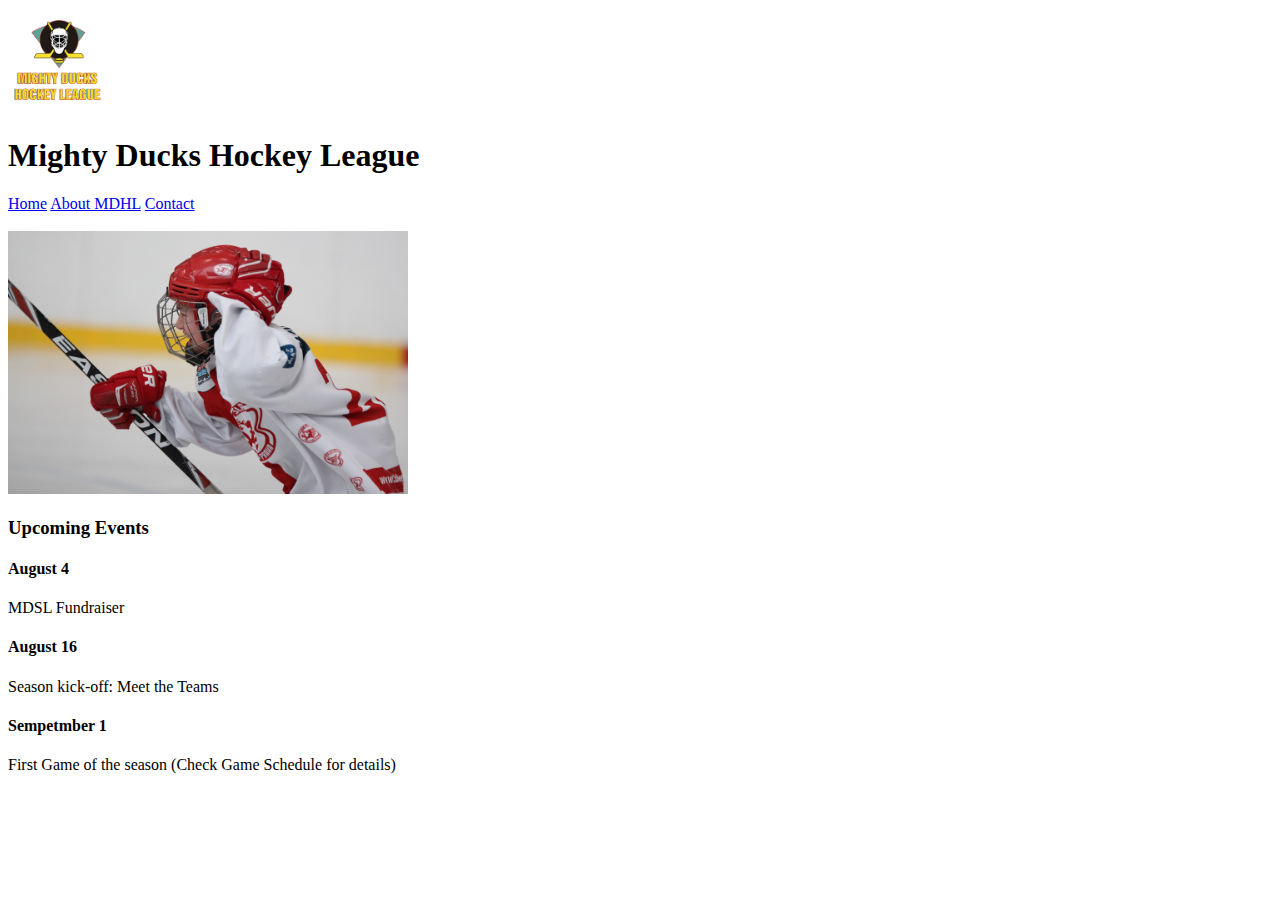
==== index.html @ 03d9d814 "Version Final" ====
<!DOCTYPE html>
<html lang="en">
<head>
    <meta charset="UTF-8">
    <meta name="viewport" content="width=device-width, initial-scale=1.0">
    <title>Inicio</title>
</head>
<body>
    <header>
        <nav>
            <div>
                <img src="./email and files task1/Logo Mighty ducks-01.png" alt="logo MDHL" width="100px">
                <h1>Mighty Ducks Hockey League</h1>
            </div>
            <div>
                <nav>
                    <a href="./Index.html">Home</a>
                    <a href="./about.html">About MDHL</a>
                    <a href="./contact.html">Contact</a>
                </nav>
            </div> <br>
        </nav>
    </header>
        <main>
            <section>
                <div>
                    <img src="./email and files task1/hockey  1.jpg" alt="Jugador de hockey" width=400px>
                </div>
                <div>
                    <h3>Upcoming Events</h3>
                        <h4>August 4</h4>
                            <p>MDSL Fundraiser</p>
                        <h4>August 16</h4>
                            <p>Season kick-off: Meet the Teams</p>
                        <h4>Sempetmber 1</h4>
                            <p>First Game of the season (Check Game Schedule for details)</p>
                </div>
            </section>
        </main>
</body>
</html>
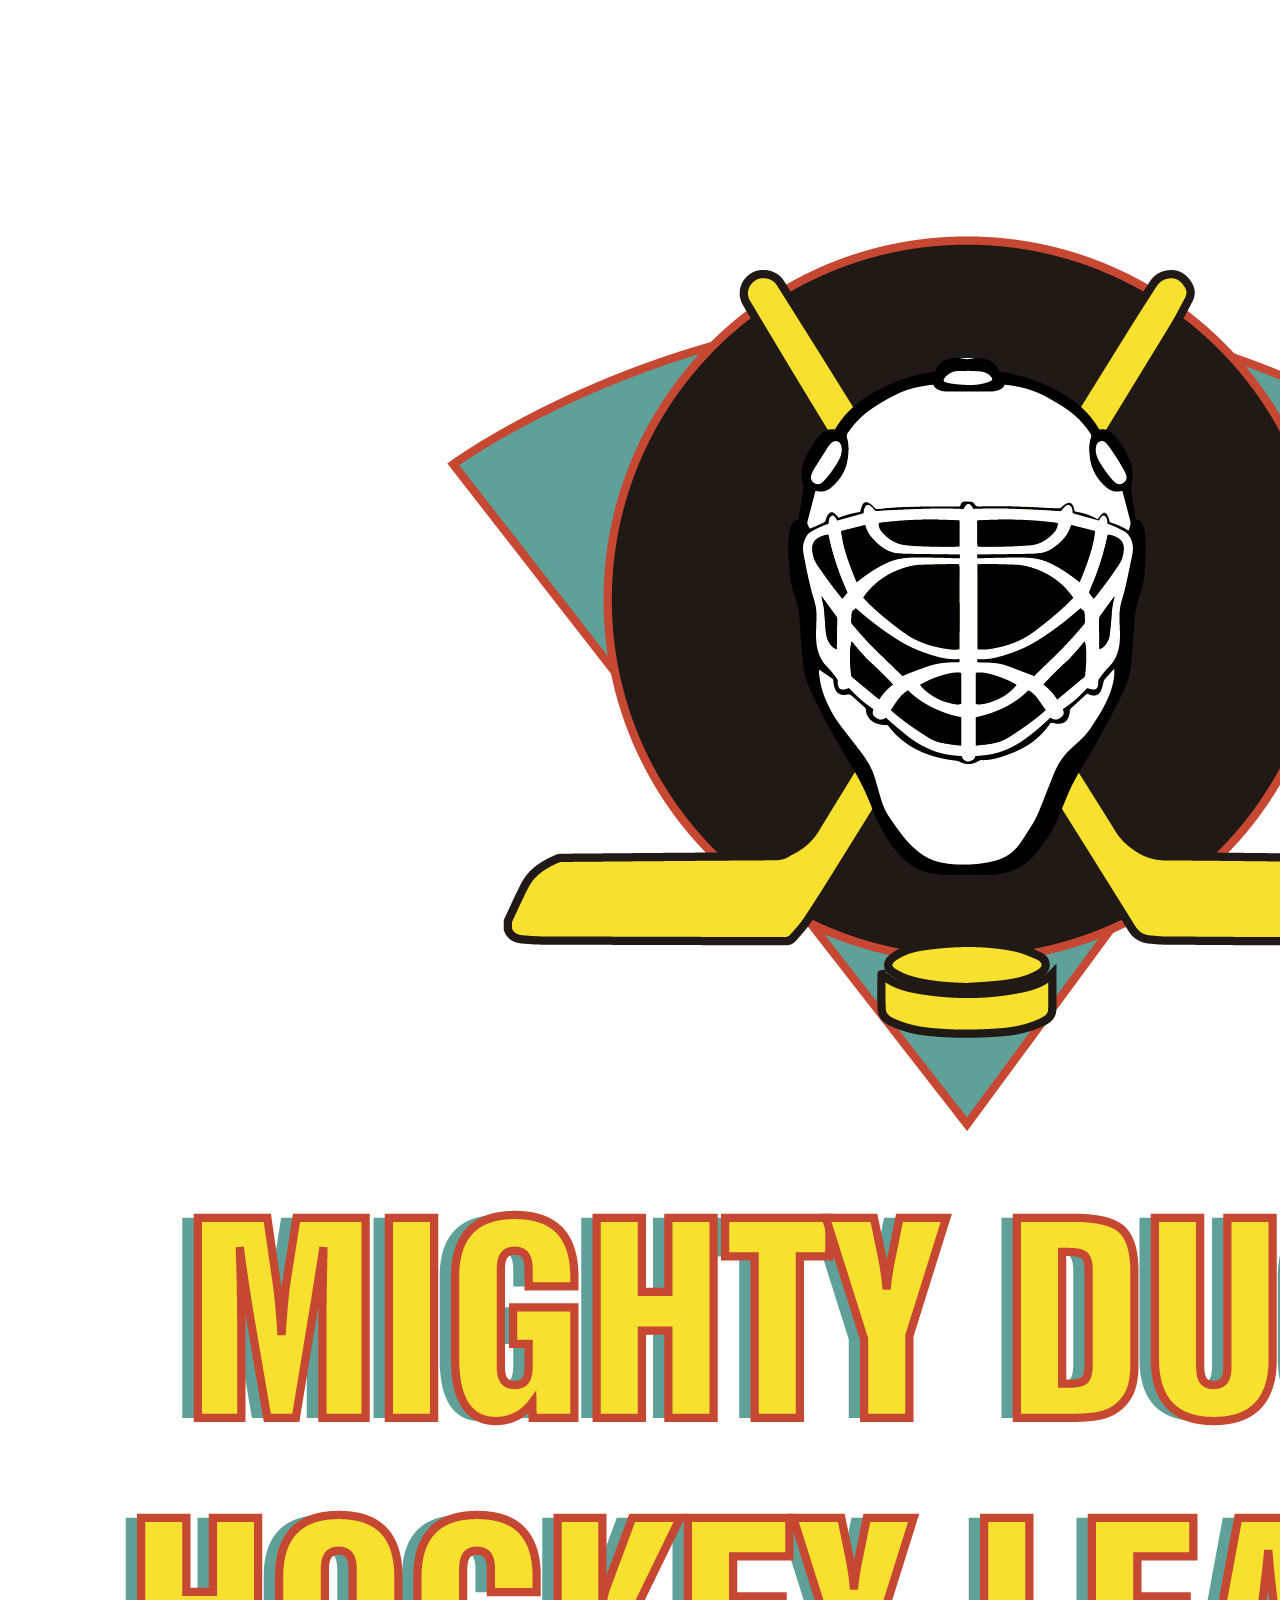
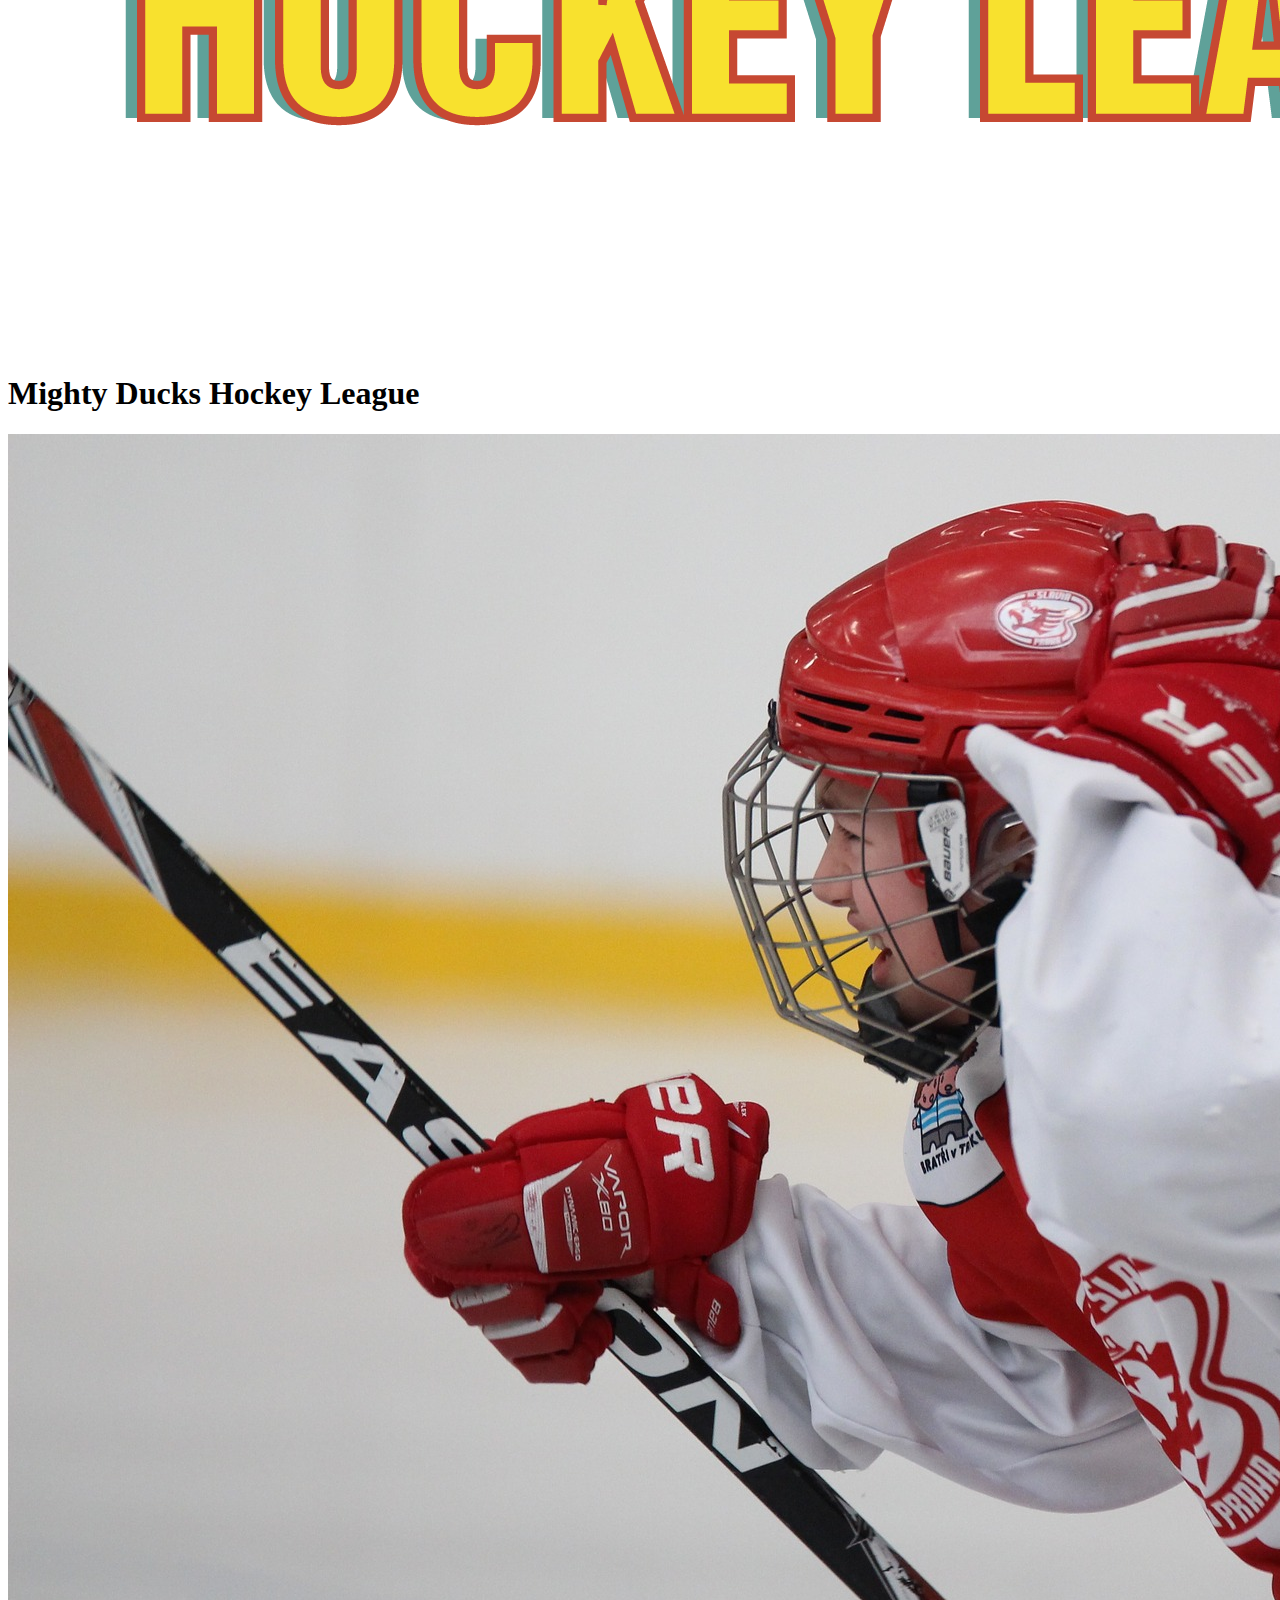
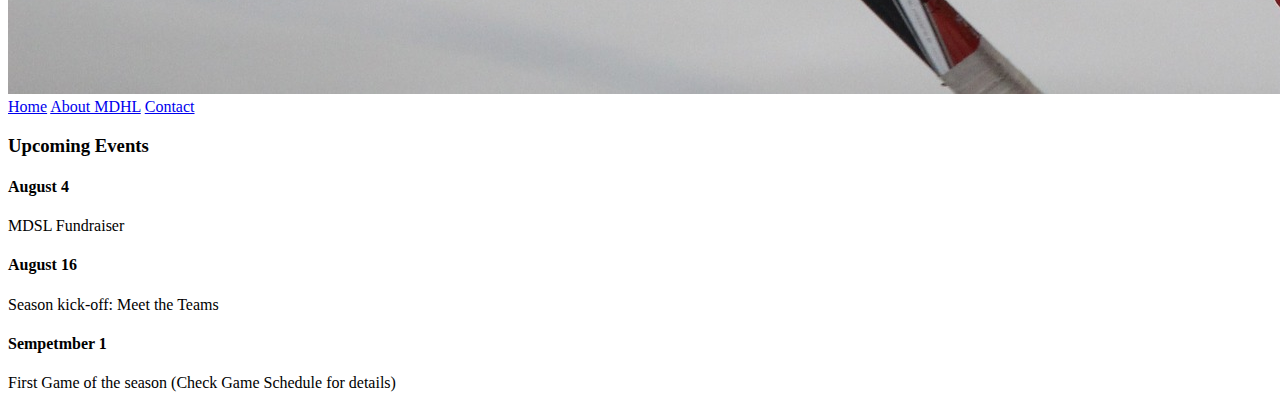
==== commit cfbe5637: "Client style finished" ====
--- a/index.html
+++ b/index.html
@@ -3,39 +3,37 @@
 <head>
     <meta charset="UTF-8">
     <meta name="viewport" content="width=device-width, initial-scale=1.0">
-    <title>Inicio</title>
+    <title>Home MDHL</title>
+    <link rel="shortcut icon" href="./img/logo.png" type="image/x-icon">
+    <!-- <link rel="stylesheet" href="./styles/mdhl.css"> -->
 </head>
 <body>
-    <header>
-        <nav>
+    <header class="header">
+            <img class="logo" src="./img/logo.png" alt="logo MDHL">
+            <h1>Mighty Ducks Hockey League</h1>
+            <div class="div-img">
+                <img class="image1" src="./img/img1.jpg" alt="Hockey played">
+            </div>
+            <nav>
+                <a class="selected button" href="#">Home</a>
+                <a class="button" href="./about.html">About MDHL</a>
+                <a class="button" href="./contact.html">Contact</a>
+            </nav>
+    </header>
+    <main>
+        <section>
             <div>
-                <img src="./email and files task1/Logo Mighty ducks-01.png" alt="logo MDHL" width="100px">
-                <h1>Mighty Ducks Hockey League</h1>
+                <h3 class="titleSecond">Upcoming Events</h3>
             </div>
-            <div>
-                <nav>
-                    <a href="./Index.html">Home</a>
-                    <a href="./about.html">About MDHL</a>
-                    <a href="./contact.html">Contact</a>
-                </nav>
-            </div> <br>
-        </nav>
-    </header>
-        <main>
-            <section>
-                <div>
-                    <img src="./email and files task1/hockey  1.jpg" alt="Jugador de hockey" width=400px>
-                </div>
-                <div>
-                    <h3>Upcoming Events</h3>
-                        <h4>August 4</h4>
-                            <p>MDSL Fundraiser</p>
-                        <h4>August 16</h4>
-                            <p>Season kick-off: Meet the Teams</p>
-                        <h4>Sempetmber 1</h4>
-                            <p>First Game of the season (Check Game Schedule for details)</p>
-                </div>
-            </section>
-        </main>
+            <article class="text">
+                <h4>August 4</h4>
+                <p>MDSL Fundraiser</p>
+                <h4>August 16</h4>
+                <p>Season kick-off: Meet the Teams</p>
+                <h4>Sempetmber 1</h4>
+                <p>First Game of the season (Check Game Schedule for details)</p>
+            </article>
+        </section>
+    </main>
 </body>
 </html>--- a/styles/mdhl.css
+++ b/styles/mdhl.css
@@ -0,0 +1,79 @@
+*{
+    margin: 0;
+    padding: 0;
+    box-sizing: border-box;
+}
+body{
+    overflow-x: hidden;
+}
+.header > h1 {
+    display: inline-block;
+    position: relative;
+    z-index: 1;
+    color: black;
+    top: -110px;
+}
+.titleSecond{
+    color: white;
+    display: block;
+    position: relative;
+    top: -80px;
+    background-color: black;
+    text-align: center;
+    height: 50px;
+    padding-top: 13px;
+}
+.button{
+    position: relative;
+    top: 35%;
+    text-decoration: none;
+    color: white;
+    padding: 10px 20px;
+    background-color: blue;
+    border: black solid 2px;
+    box-shadow: 3px 3px 2px rgba(0, 0, 0, 0.493);
+}
+.selected{
+    background-color: green;
+}
+.logo{
+    position: relative;
+    z-index: 1;
+    top: 660px;
+    left: 10%;
+    width: 150px;
+}
+.image1{
+    width: 100%;
+    height: 400px;
+    margin-top: -100px;
+}
+
+.text, .data{
+    position: relative;
+    top: 60px;
+    left: 35%;
+}
+nav{
+    z-index: 1;
+    display: inline-block;
+    position: relative;
+    left: 70%;
+    bottom: 435px;
+    height: 70px;
+}
+.data{
+    width: 60%;
+}
+.contact{
+    position: relative;
+    top: 120px;
+}
+
+
+
+
+    
+
+
+
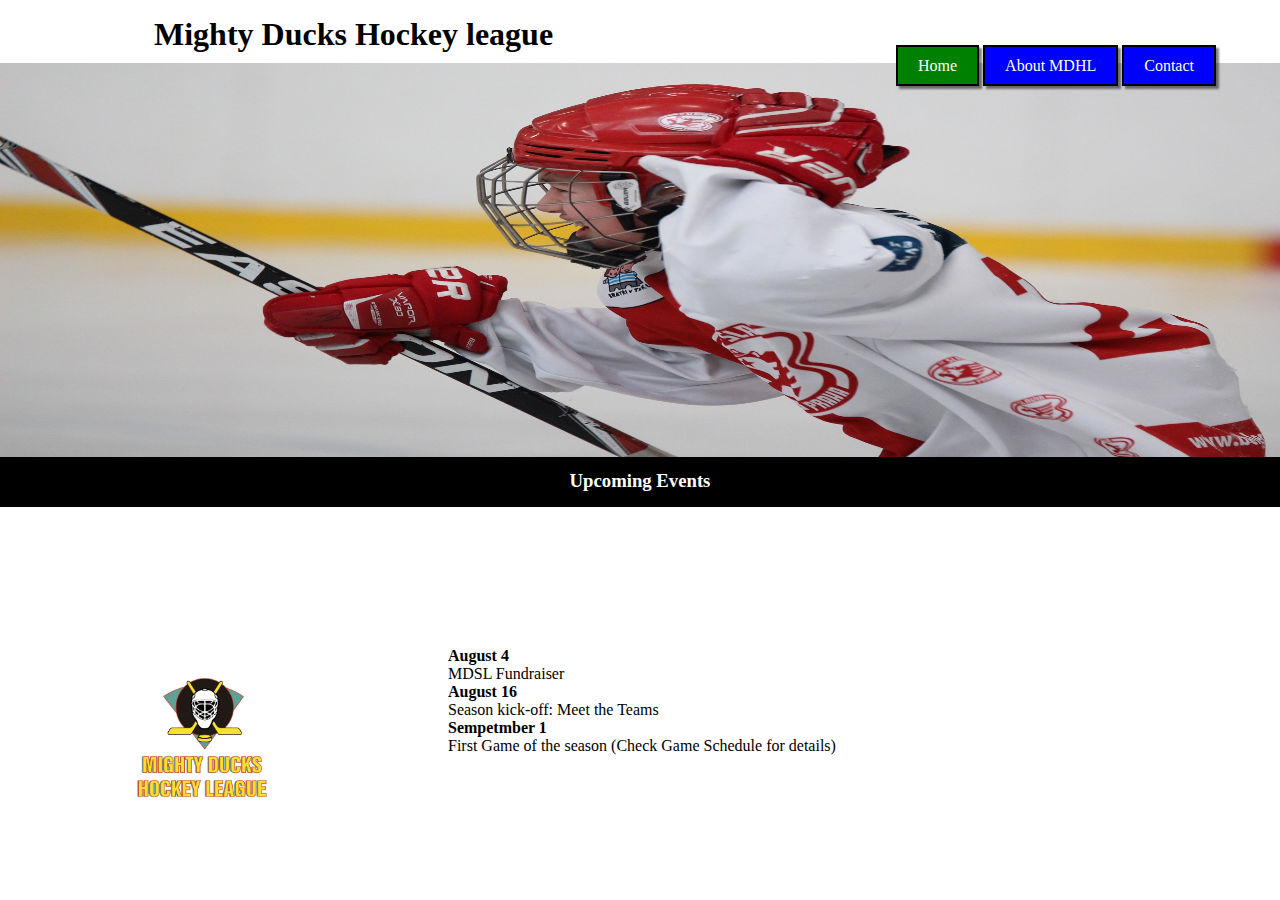
==== commit b4f10531: "estilos activos" ====
--- a/index.html
+++ b/index.html
@@ -5,12 +5,12 @@
     <meta name="viewport" content="width=device-width, initial-scale=1.0">
     <title>Home MDHL</title>
     <link rel="shortcut icon" href="./img/logo.png" type="image/x-icon">
-    <!-- <link rel="stylesheet" href="./styles/mdhl.css"> -->
+    <link rel="stylesheet" href="./styles/mdhl.css">
 </head>
 <body>
     <header class="header">
             <img class="logo" src="./img/logo.png" alt="logo MDHL">
-            <h1>Mighty Ducks Hockey League</h1>
+            <h1>Mighty Ducks Hockey league</h1>
             <div class="div-img">
                 <img class="image1" src="./img/img1.jpg" alt="Hockey played">
             </div>
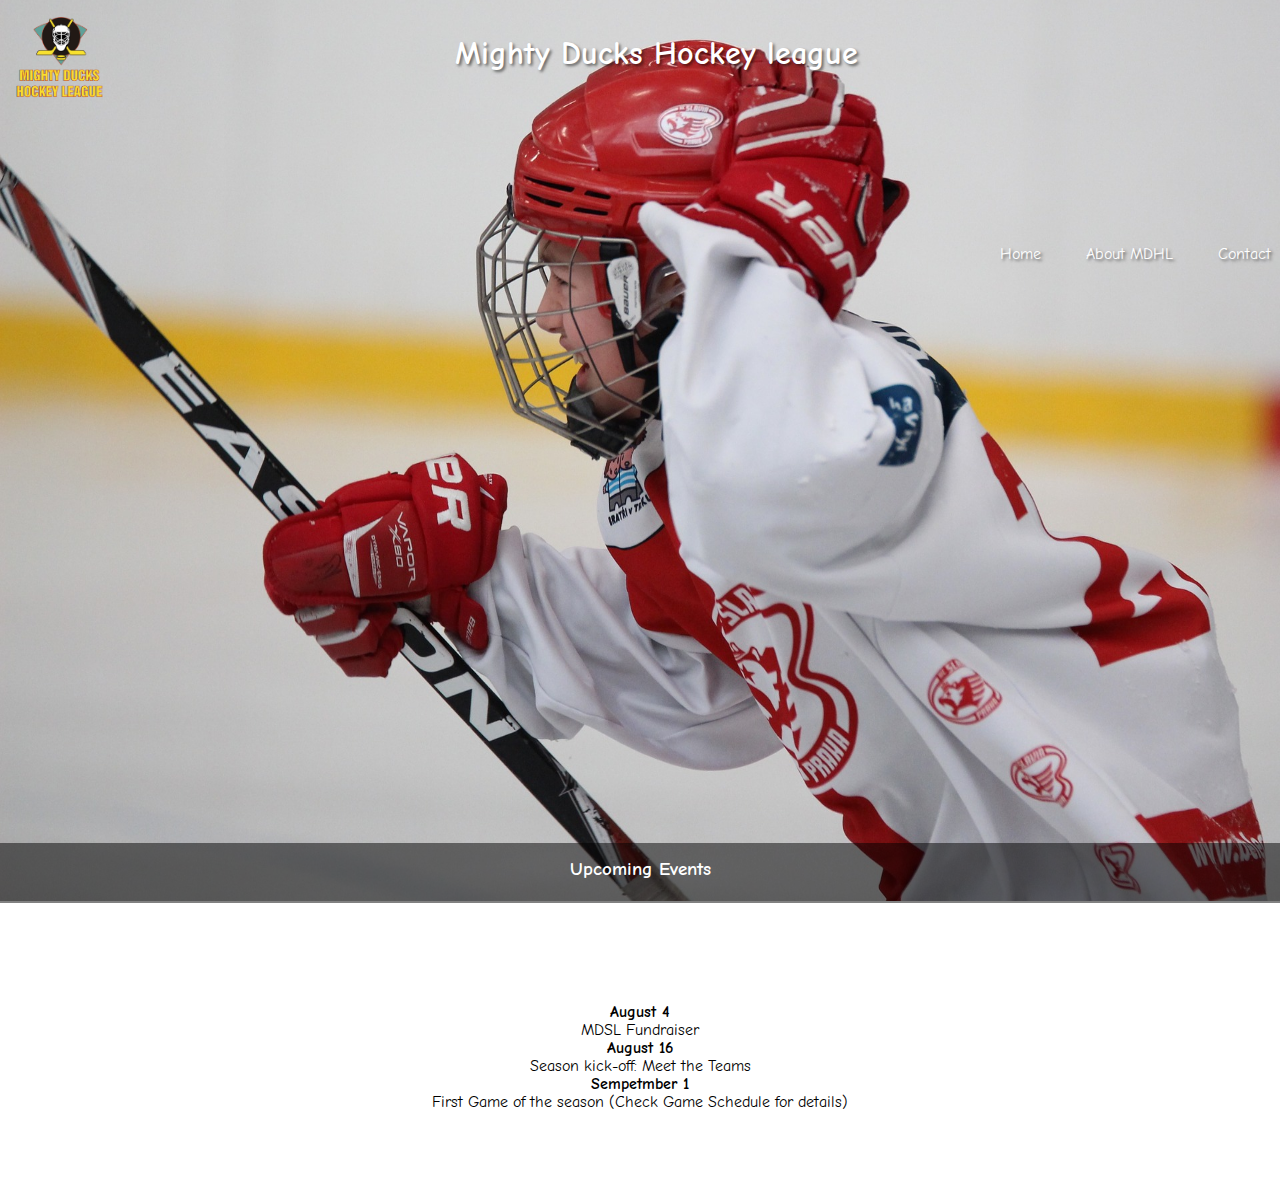
==== commit 54aa1e47: "Version Con 2 diseños (Personal y de cliente)" ====
--- a/index.html
+++ b/index.html
@@ -4,8 +4,14 @@
     <meta charset="UTF-8">
     <meta name="viewport" content="width=device-width, initial-scale=1.0">
     <title>Home MDHL</title>
-    <link rel="shortcut icon" href="./img/logo.png" type="image/x-icon">
-    <link rel="stylesheet" href="./styles/mdhl.css">
+        <!-- <font> -->
+    <link rel="preconnect" href="https://fonts.googleapis.com/">
+    <link rel="preconnect" href="https://fonts.gstatic.com/" crossorigin>
+    <link href="https://fonts.googleapis.com/css2?family=Comic+Neue:ital,wght@0,400;0,700;1,400;1,700&display=swap" rel="stylesheet">
+        <!-- client desing -->
+    <!-- <link rel="stylesheet" href="./styles/mdhl.css"> -->
+        <!-- My desing -->
+    <link rel="stylesheet" href="./styles/mdhl_2.css">
 </head>
 <body>
     <header class="header">
--- a/styles/mdhl.css
+++ b/styles/mdhl.css
@@ -7,14 +7,18 @@
     overflow-x: hidden;
 }
 .header > h1 {
-    display: inline-block;
+    display: inline;
     position: relative;
     z-index: 1;
-    color: black;
-    top: -110px;
+    color: rgb(0, 0, 0);
+    text-align: center;
+    bottom: 110px;
+    text-shadow: 2px 2px 3px rgba(0, 0, 0, 0.534);
+
 }
+ 
 .titleSecond{
-    color: white;
+    color: rgb(255, 255, 255);
     display: block;
     position: relative;
     top: -80px;
--- a/styles/mdhl_2.css
+++ b/styles/mdhl_2.css
@@ -0,0 +1,78 @@
+*{
+    margin: 0;
+    padding: 0;
+    box-sizing: border-box;
+    font-family: 'Comic Neue', cursive;
+}
+body{
+    overflow-x: hidden;
+}
+.header > h1 {
+    display: inline;
+    position: relative;
+    z-index: 1;
+    color: rgb(255, 255, 255);
+    text-align: center;
+    bottom: 40px;
+    left: 350px;
+    text-shadow: 2px 2px 3px rgba(0, 0, 0, 0.534);
+
+}
+nav{
+    z-index: 1;
+    display: inline;
+    position: relative;
+    left: 75%;
+    bottom: 660px;
+    height: 70px; 
+    padding: 10px 20px;
+}
+.image1{
+    width: 100%;
+    height: 101vh;
+    margin-top: -120px;
+}
+.logo{
+    position: relative;
+    z-index: 1;
+    width: 100px;
+    left: 10px;
+    top: 5px;
+}
+.button{
+    position: relative;
+    top: 35%;
+    text-decoration: none;
+    color: white;
+    padding: 20px;
+    height: 30px;
+}
+.button:hover{
+    color: white;
+    background-color: rgba(0, 0, 0, 0.514);
+    font-style: italic;
+    border-radius: 50px;
+}
+a{
+    text-shadow: 2px 2px 3px rgba(0, 0, 0, 0.534);
+}
+.text, .data{
+    position: relative;
+    text-align: center;
+    bottom: 30px;
+    padding: 50px;
+}
+.titleSecond{
+    color: rgb(255, 255, 255);
+    display: block;
+    position: relative;
+    top: -80px;
+    background-color: rgba(0, 0, 0, 0.493);
+    text-align: center;
+    height: 60px;
+    padding-top: 15px;
+}
+.mail:hover{
+    color: red;
+    font-style: italic;
+}
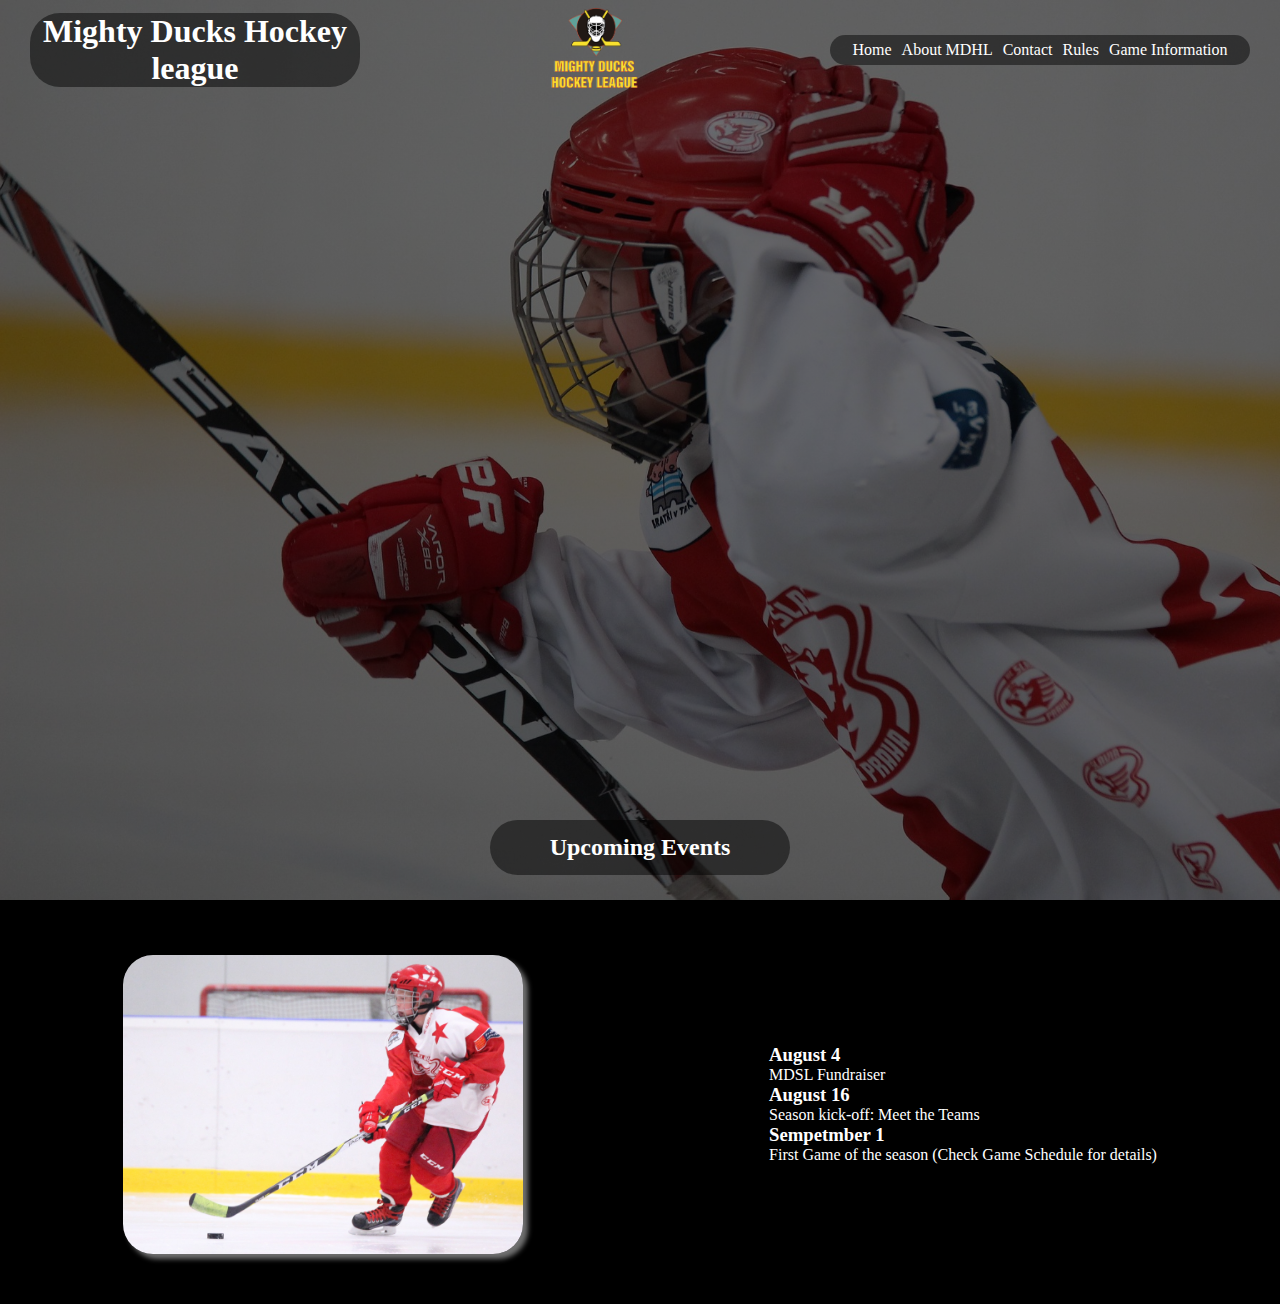
==== commit cc54d857: "agregue lista y tablas" ====
--- a/index.html
+++ b/index.html
@@ -1,45 +1,48 @@
 <!DOCTYPE html>
 <html lang="en">
-<head>
-    <meta charset="UTF-8">
-    <meta name="viewport" content="width=device-width, initial-scale=1.0">
+  <head>
+    <meta charset="UTF-8" />
+    <meta name="viewport" content="width=device-width, initial-scale=1.0" />
     <title>Home MDHL</title>
-        <!-- <font> -->
-    <link rel="preconnect" href="https://fonts.googleapis.com/">
-    <link rel="preconnect" href="https://fonts.gstatic.com/" crossorigin>
-    <link href="https://fonts.googleapis.com/css2?family=Comic+Neue:ital,wght@0,400;0,700;1,400;1,700&display=swap" rel="stylesheet">
-        <!-- client desing -->
-    <!-- <link rel="stylesheet" href="./styles/mdhl.css"> -->
-        <!-- My desing -->
-    <link rel="stylesheet" href="./styles/mdhl_2.css">
-</head>
-<body>
-    <header class="header">
-            <img class="logo" src="./img/logo.png" alt="logo MDHL">
-            <h1>Mighty Ducks Hockey league</h1>
-            <div class="div-img">
-                <img class="image1" src="./img/img1.jpg" alt="Hockey played">
-            </div>
-            <nav>
-                <a class="selected button" href="#">Home</a>
-                <a class="button" href="./about.html">About MDHL</a>
-                <a class="button" href="./contact.html">Contact</a>
-            </nav>
+    <!-- <font> -->
+    <link rel="preconnect" href="https://fonts.googleapis.com/" />
+    <link rel="preconnect" href="https://fonts.gstatic.com/" crossorigin />
+    <link
+      href="https://fonts.googleapis.com/css2?family=Comic+Neue:ital,wght@0,400;0,700;1,400;1,700&display=swap"
+      rel="stylesheet"
+    />
+    <link rel="stylesheet" href="./styles/mdhl.css" />
+    <link rel="shortcut icon" href="./img/logo.png" type="image/x-icon" />
+  </head>
+  <body>
+    <header>
+      <section class="navbar">
+        <h1>Mighty Ducks Hockey league</h1>
+        <a href="./index.html">
+          <img class="logo" src="./img/logo.png" alt="logo MDHL" />
+        </a>
+        <nav>
+          <a class="button" href="#">Home</a>
+          <a class="button" href="./about.html">About MDHL</a>
+          <a class="button" href="./contact.html">Contact</a>
+          <a class="button" href="./rules.html">Rules</a>
+          <a class="button" href="./gameinfo.html">Game Information</a>
+        </nav>
+      </section>
     </header>
     <main>
-        <section>
-            <div>
-                <h3 class="titleSecond">Upcoming Events</h3>
-            </div>
-            <article class="text">
-                <h4>August 4</h4>
-                <p>MDSL Fundraiser</p>
-                <h4>August 16</h4>
-                <p>Season kick-off: Meet the Teams</p>
-                <h4>Sempetmber 1</h4>
-                <p>First Game of the season (Check Game Schedule for details)</p>
-            </article>
-        </section>
+      <h2 class="titleSecond">Upcoming Events</h2>
+      <div class="text">
+        <img class="img2" src="./img/img2.jpg" alt="player hockey">
+        <article>
+          <h3>August 4</h3>
+          <p>MDSL Fundraiser</p>
+          <h3>August 16</h3>
+          <p>Season kick-off: Meet the Teams</p>
+          <h3>Sempetmber 1</h3>
+          <p>First Game of the season (Check Game Schedule for details)</p>
+        </article>
+      </div>
     </main>
-</body>
-</html>+  </body>
+</html>
--- a/styles/mdhl.css
+++ b/styles/mdhl.css
@@ -4,80 +4,188 @@
     box-sizing: border-box;
 }
 body{
-    overflow-x: hidden;
+    background-color: black;
 }
-.header > h1 {
-    display: inline;
-    position: relative;
-    z-index: 1;
-    color: rgb(0, 0, 0);
+.logo{
+    width: 100px;
+}
+header{
+    height: 100vh;
+    background-image: 
+    linear-gradient( rgb(0, 0, 0, 0.548), rgba(0, 0, 0, 0.548) ),
+    url(../img/img1.jpg);
+    background-size: cover;
+    padding-top: 20px;
+}
+h1{
     text-align: center;
-    bottom: 110px;
-    text-shadow: 2px 2px 3px rgba(0, 0, 0, 0.534);
-
+    width: 330px;
+    background-color: rgba(0, 0, 0, 0.473);
+    border-radius: 30px;
+    color: white;
 }
- 
-.titleSecond{
-    color: rgb(255, 255, 255);
-    display: block;
-    position: relative;
-    top: -80px;
-    background-color: black;
-    text-align: center;
-    height: 50px;
-    padding-top: 13px;
+.navbar{
+    display: flex;
+    padding: 30px; 
+    align-items: center;
+}
+.nav{
+    display: flex;
+    flex-direction: row;
+}
+nav{
+    display: flex;
+    align-items: center;
+    justify-content: center;
+    gap: 10px;
+    background-color: rgba(0, 0, 0, 0.473);
+    border-radius: 30px;
+    width: 420px;
+    height: 30px;
 }
 .button{
-    position: relative;
-    top: 35%;
     text-decoration: none;
     color: white;
-    padding: 10px 20px;
-    background-color: blue;
-    border: black solid 2px;
-    box-shadow: 3px 3px 2px rgba(0, 0, 0, 0.493);
 }
-.selected{
-    background-color: green;
+section{
+    display: flex;
+    flex-direction: row;
+    justify-content: space-between;
+    width: 100%;
+    height: 35px;
 }
-.logo{
+main{
+    display: flex;
+    flex-direction: column;
+    align-items: center;
+    width: 100%;
+}
+.text{
+    width: 100%;
+    display: flex;
+    align-items: center;
+    justify-content: space-around;
+    padding-bottom: 50px;
+}
+.titleSecond{
+    display: inline-block;
     position: relative;
-    z-index: 1;
-    top: 660px;
-    left: 10%;
-    width: 150px;
+    bottom: 80px;
+    background-color: rgba(0, 0, 0, 0.473);
+    border-radius: 30px;
+    color: white;
+    width: 300px;
+    text-align: center;
+    padding: 14px;
 }
-.image1{
-    width: 100%;
-    height: 400px;
-    margin-top: -100px;
+.data{
+    display: flex;
+    flex-direction: column;
+    width: 600px;
+}
+.link{
+    color: rgb(255, 255, 255);
+    border-radius: 5px;
+    width: 160px;
+    text-align: center;
+    display: inline-block;
+}
+.link:hover{
+    color: rgb(53, 53, 250);
+    font-style: italic;
+    font-size: 18px;
+}
+.button:hover{
+    font-weight: bold;
+}
+.title{
+    display: flex;
+    flex-direction: column;
+    align-items: center;
+    padding-bottom: 70px;
+}
+.rules{
+    display: flex;
+    flex-direction: column;
+    align-items: center;
+    gap: 20px;
+    width: 80%;
+}
+.coach{
+    display: inline-block;
+    position: relative;
+    left: 50px;
+    padding-bottom: 50px;
+}
+.letter{
+    list-style-type: lower-alpha;
+    padding-left: 20px;
+    padding-top: 20px;
+    padding-bottom: 50px;
+}
+.regulations{
+    display: flex;
+    flex-direction: column;
+    gap: 20px;
+}
+span{
+    font-weight: bold;
+}
+.sportsmanship{
+    display: flex;
+    flex-direction: column;
+    gap: 20px;
+    font-size: 20px;
+}
+.img2{
+    width: 400px;
+    border-radius: 30px;
+    box-shadow: 5px 5px 5px rgba(255, 255, 255, 0.438);
+}
+main{
+    background-color: rgba(0, 0, 0);
+    color: white;
+}
+.imgrules{
+    display: flex;
+    padding: 50px;
+    gap: 50px;
+    align-content: center;
+}
+.tiltetable{
+    display: inline-block;
+    position: relative;
+    text-align: center;
+}
+.tables{
+    display: flex;
+    flex-direction: column;
+    padding-left: 5%;
+}
+.linkall{
+    font-style: italic;
+    color: white;
+}
+.table{
+    display: column;
+}
+.mightytable{
+    display: flex;
+    justify-content: center;
+}
+th, td{
+    border: 2px solid white;
+}
+th{
+    background-color: rgb(131, 129, 129);
+}
+td{
+    background-color: white;
+    color: black;
+}
+.negrita{
+    font-weight: bold;
+    padding-bottom: 50px;
 }
 
-.text, .data{
-    position: relative;
-    top: 60px;
-    left: 35%;
-}
-nav{
-    z-index: 1;
-    display: inline-block;
-    position: relative;
-    left: 70%;
-    bottom: 435px;
-    height: 70px;
-}
-.data{
-    width: 60%;
-}
-.contact{
-    position: relative;
-    top: 120px;
-}
-
-
-
-
-    
-
-
-
+  
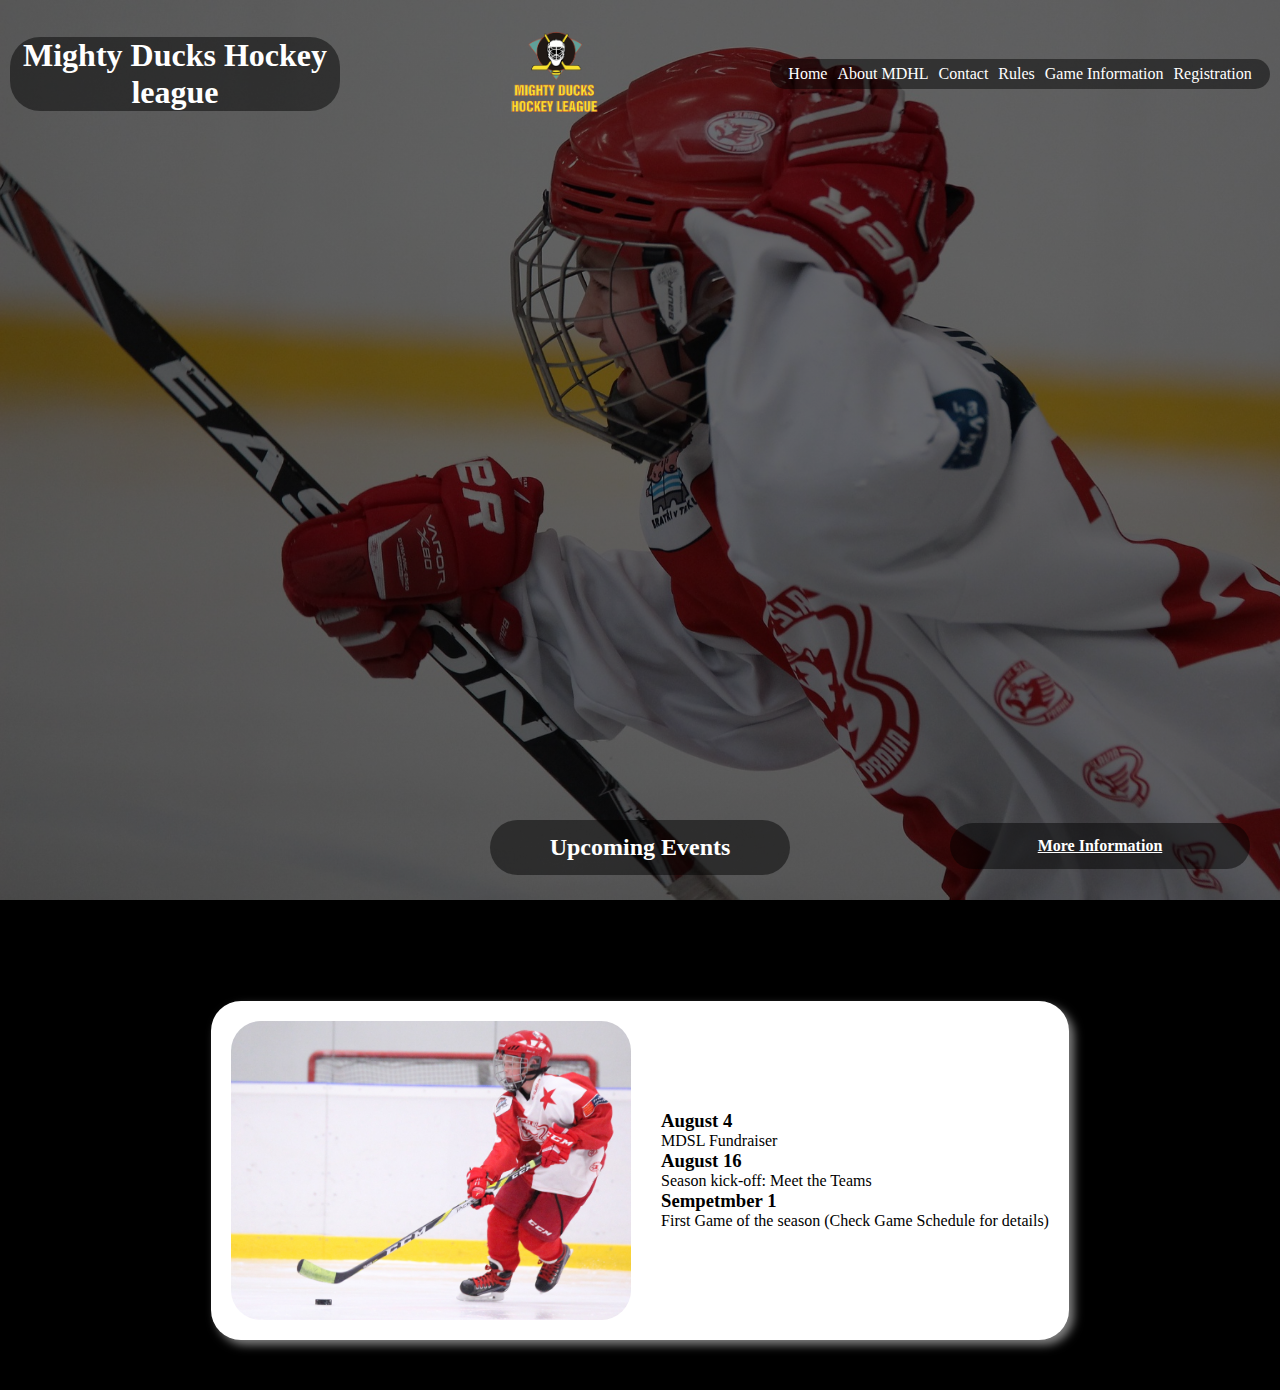
==== commit decb7bbe: "Se agrego los mapas a gameinfo y ademas se creo una pagina registration.html que contiene un formula" ====
--- a/index.html
+++ b/index.html
@@ -27,14 +27,16 @@
           <a class="button" href="./contact.html">Contact</a>
           <a class="button" href="./rules.html">Rules</a>
           <a class="button" href="./gameinfo.html">Game Information</a>
+          <a class="button" href="./registration.html">Registration</a>
         </nav>
       </section>
     </header>
     <main>
       <h2 class="titleSecond">Upcoming Events</h2>
+      <a href="#Home"><h4 class="titlethird"> More Information</h4></a>
       <div class="text">
         <img class="img2" src="./img/img2.jpg" alt="player hockey">
-        <article>
+        <article id="Home">
           <h3>August 4</h3>
           <p>MDSL Fundraiser</p>
           <h3>August 16</h3>
--- a/styles/mdhl.css
+++ b/styles/mdhl.css
@@ -22,16 +22,13 @@
     width: 330px;
     background-color: rgba(0, 0, 0, 0.473);
     border-radius: 30px;
-    color: white;
+    color: rgb(255, 255, 255);
 }
 .navbar{
     display: flex;
-    padding: 30px; 
-    align-items: center;
-}
-.nav{
-    display: flex;
-    flex-direction: row;
+    padding: 0px 10px; 
+    align-items: center;
+    justify-content: space-between;
 }
 nav{
     display: flex;
@@ -40,32 +37,30 @@
     gap: 10px;
     background-color: rgba(0, 0, 0, 0.473);
     border-radius: 30px;
-    width: 420px;
+    width: 500px;
     height: 30px;
 }
 .button{
     text-decoration: none;
     color: white;
 }
-section{
-    display: flex;
-    flex-direction: row;
-    justify-content: space-between;
+
+main{
+    display: flex;
+    flex-direction: column;
+    align-items: center;
     width: 100%;
-    height: 35px;
-}
-main{
-    display: flex;
-    flex-direction: column;
-    align-items: center;
-    width: 100%;
 }
 .text{
-    width: 100%;
     display: flex;
     align-items: center;
     justify-content: space-around;
-    padding-bottom: 50px;
+    background-color: white;
+    gap: 30px;
+    padding: 20px;
+    border-radius: 30px;
+    margin-bottom: 50px;
+    box-shadow: 5px 5px 10px rgba(255, 255, 255, 0.507);
 }
 .titleSecond{
     display: inline-block;
@@ -73,18 +68,31 @@
     bottom: 80px;
     background-color: rgba(0, 0, 0, 0.473);
     border-radius: 30px;
-    color: white;
+    color: rgb(255, 255, 255);
     width: 300px;
     text-align: center;
     padding: 14px;
 }
+.titlethird{
+    display: inline-block;
+    position: relative;
+    bottom: 132px;
+    background-color: rgba(0, 0, 0, 0.473);
+    border-radius: 30px;
+    color: rgb(255, 255, 255);
+    width: 300px;
+    left: 460px;
+    text-align: center;
+    padding: 14px;
+    text-decoration: underline;
+}
 .data{
     display: flex;
     flex-direction: column;
     width: 600px;
 }
 .link{
-    color: rgb(255, 255, 255);
+    color: rgb(0, 0, 0);
     border-radius: 5px;
     width: 160px;
     text-align: center;
@@ -103,13 +111,13 @@
     flex-direction: column;
     align-items: center;
     padding-bottom: 70px;
+    color: white;
 }
 .rules{
     display: flex;
     flex-direction: column;
-    align-items: center;
+    justify-content: center;
     gap: 20px;
-    width: 80%;
 }
 .coach{
     display: inline-block;
@@ -123,28 +131,13 @@
     padding-top: 20px;
     padding-bottom: 50px;
 }
-.regulations{
-    display: flex;
-    flex-direction: column;
-    gap: 20px;
-}
 span{
     font-weight: bold;
-}
-.sportsmanship{
-    display: flex;
-    flex-direction: column;
-    gap: 20px;
-    font-size: 20px;
 }
 .img2{
     width: 400px;
     border-radius: 30px;
     box-shadow: 5px 5px 5px rgba(255, 255, 255, 0.438);
-}
-main{
-    background-color: rgba(0, 0, 0);
-    color: white;
 }
 .imgrules{
     display: flex;
@@ -152,40 +145,60 @@
     gap: 50px;
     align-content: center;
 }
-.tiltetable{
-    display: inline-block;
-    position: relative;
-    text-align: center;
-}
 .tables{
     display: flex;
     flex-direction: column;
-    padding-left: 5%;
-}
-.linkall{
-    font-style: italic;
-    color: white;
-}
-.table{
-    display: column;
-}
-.mightytable{
-    display: flex;
-    justify-content: center;
+    align-items: center;
+    gap: 20px;
+    gap: 30px;
+    padding: 20px;
+    border-radius: 30px;
+    margin-bottom: 50px;
+    box-shadow: 5px 5px 10px rgba(255, 255, 255, 0.507);
+    background-color: white;
+
+}
+table{
+    border-collapse: collapse;
 }
 th, td{
-    border: 2px solid white;
+    border: 2px solid rgb(0, 0, 0);
 }
 th{
     background-color: rgb(131, 129, 129);
 }
-td{
-    background-color: white;
-    color: black;
-}
 .negrita{
     font-weight: bold;
-    padding-bottom: 50px;
-}
-
-  
+}
+input{
+    border: none;
+    border-bottom: 1px solid black;
+}
+.streetaddress{
+    width: 449px;
+}
+form{
+    display: flex;
+    flex-direction: column;
+    gap: 20px;
+}
+.city, .birthdate, .grade{
+    display: flex;
+    justify-content: space-between;
+}
+.textcontainer{
+    width: 227px;
+}
+.closest{
+    display: flex;
+    flex-direction: row;
+    justify-content: space-evenly;
+}
+.parrafo{
+    width: 500px;
+}
+.titleregistration{
+    text-align: center;
+    font-size: 20px;
+    font-weight: bold;
+}
